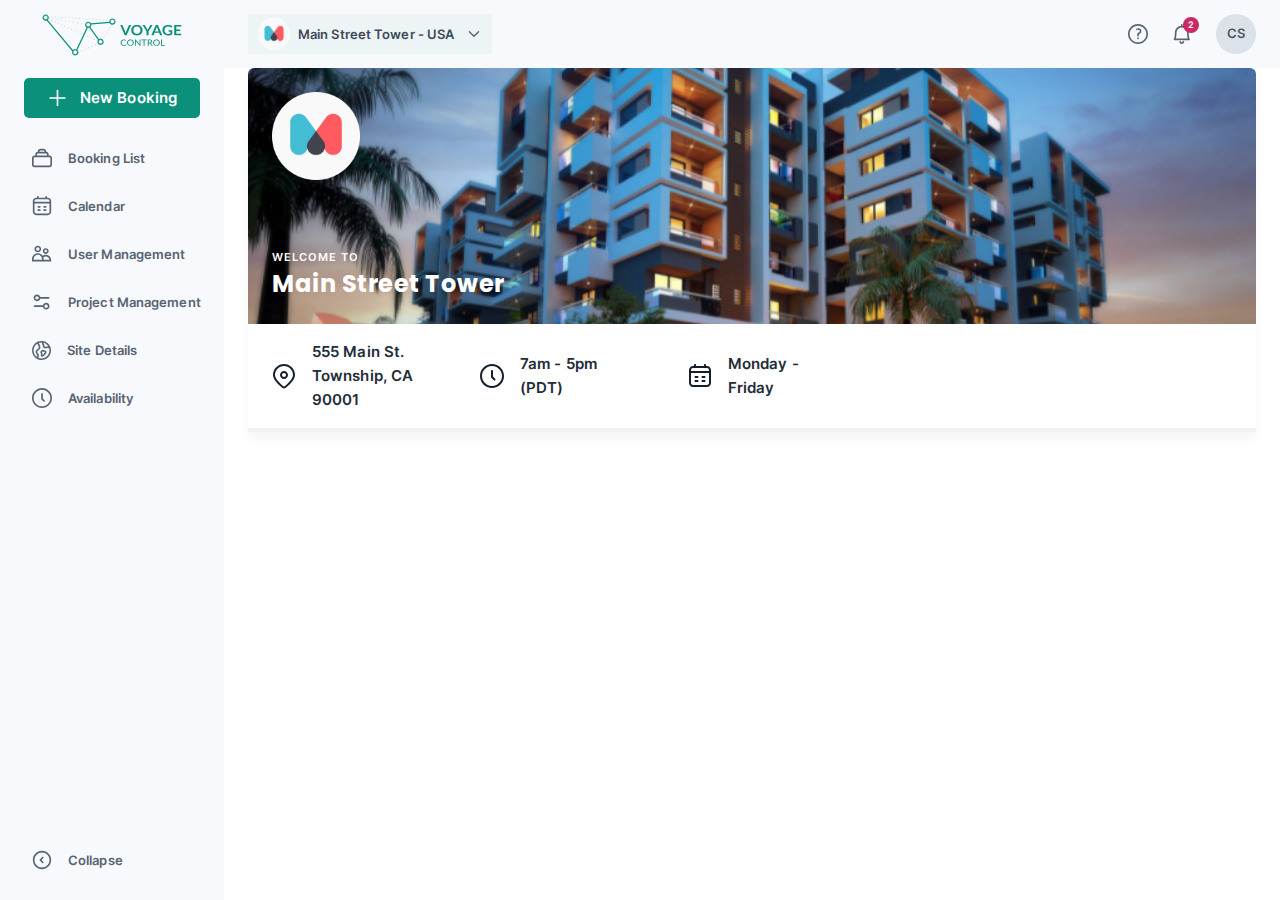
==== index.html @ 219b1293 "HTML-CSS design implementation" ====
<!DOCTYPE html>
<html lang="en">
    <head>
        <meta charset="UTF-8">
        <meta http-equiv="X-UA-Compatible" content="IE=edge">
        <meta name="viewport" content="width=device-width, initial-scale=1.0">
        <title>Voyage Control</title>
        <link rel="stylesheet" href="assets/Inter-Font-Family/stylesheet.css">
        <link rel="stylesheet" href="assets/Poppins-Font-Family/stylesheet.css">
        <link rel="stylesheet" href="assets/css/styles.css">
        <link href="https://cdn.jsdelivr.net/npm/bootstrap@5.3.3/dist/css/bootstrap.min.css" rel="stylesheet" integrity="sha384-QWTKZyjpPEjISv5WaRU9OFeRpok6YctnYmDr5pNlyT2bRjXh0JMhjY6hW+ALEwIH" crossorigin="anonymous">
        <link rel="stylesheet" href="/assets/css/styles.css">
        <script src="https://cdn.jsdelivr.net/npm/bootstrap@5.3.3/dist/js/bootstrap.bundle.min.js" integrity="sha384-YvpcrYf0tY3lHB60NNkmXc5s9fDVZLESaAA55NDzOxhy9GkcIdslK1eN7N6jIeHz" crossorigin="anonymous"></script>
        <script src="https://ajax.googleapis.com/ajax/libs/jquery/3.7.1/jquery.min.js"></script>
        <script src="assets/js/script.js"></script>
    </head>
    <body>
        <div class="main-container d-flex">
            <div class="sidebar d-flex flex-column">
                <div class="sidebar-header d-flex">
                    <img src="/assets/images/voyage_control_logo.svg" id="voyage_control" alt="voyage_control">
                    <img src="/assets/images/voyage_control.svg" id="voyage_control_text" alt="voyage_control">
                </div>
                <div class="sidebar-body flex-grow-1 d-flex flex-column">
                    <button class="d-flex align-items-center justify-content-center border-0 new-booking">
                        <img src="/assets/images/actions_plus.svg" alt="plus-sign">
                        <span>New Booking</span>
                    </button>
                    <ul class="nav sidebar-list">
                        <li>
                            <a class="d-flex align-items-center sidebar-detail" href="#">
                                <img src="/assets/images/booking_list.svg" alt="booking_list">
                                <span>Booking List</span>
                            </a>
                        </li>
                        <li>
                            <a class="d-flex align-items-center sidebar-detail" href="#">
                                <img src="/assets/images/calendar.svg" alt="calendar.svg">
                                <span>Calendar</span>
                            </a>
                        </li>
                        <li>
                            <a class="d-flex align-items-center sidebar-detail" href="#">
                                <img src="/assets/images/user_management.svg" alt="user_management">
                                <span>User Management</span>
                            </a>
                        </li>
                        <li>
                            <a class="d-flex align-items-center sidebar-detail" href="#">
                                <img src="/assets/images/project_management.svg" alt="project_management">
                                <span>Project Management</span>
                            </a>
                        </li>
                        <li>
                            <a class="d-flex align-items-center sidebar-detail" href="#">
                                <img src="/assets/images/site_details.svg" alt="site_details">
                                <span>Site Details</span>
                            </a>
                        </li>
                        <li>
                            <a class="d-flex align-items-center sidebar-detail" href="#">
                                <img src="/assets/images/availability.svg" alt="availability.svg">
                                <span>Availability</span>
                            </a>
                        </li>
                    </ul>
                    <a class="d-flex align-items-center display-flex-end sidebar-detail collapse-btn" id="collapse-btn" href="#">
                        <img src="/assets/images/collapse.svg" alt="collapse">
                        <span>Collapse</span>
                    </a>
                </div>
            </div>
            <div class="flex-grow-1 main-content">
                <nav class="navbar navbar-expand navbar-home">
                    <div class="container-fluid p-0">
                        <div class="p-2 d-flex align-items-center navbar-logo">
                            <span><img src="/assets/images/logo.svg" class="logo image-bg"></span>
                            <h1 class="navbar-heading">Main Street Tower - USA</h1>
                            <a class="pb-1" href="#"><img src="/assets/images/arrow_down.svg" alt="logo"></a>
                        </div>
                    </div>
                    <ul class="navbar-nav navbar-icons">
                        <li>
                            <a class="nav-link p-0" href="#"><img src="/assets/images/question.svg" alt="information"></a>
                        </li>
                        <li class="position-relative text-center">
                            <a class="nav-link p-0" href="#"><img src="/assets/images/alarm_bell.svg" alt="notification"></a>
                            <span class="position-absolute rounded-pill d-flex align-items-center justify-content-center notification">2</span>
                        </li>
                        <li class="profile-dropdown position-relative text-center">
                            <a class="nav-link p-0" aria-current="page" id="profile-button" href="#">CS</a>
                            <div class="flex-column position-absolute profile-popup">
                                <span><img src="/assets/images/popup-arrow.svg" alt="popup-arrow"></span>
                                <div class="d-flex flex-column popup-list">
                                    <div class="d-flex align-items-center d-flex profile-popup-detail" type="button">
                                        <span><img src="/assets/images/profile.png" alt="profile"></span>
                                        <span><a>My Account</a></span>
                                    </div>
                                    <div class="d-flex align-items-center d-flex profile-popup-detail" type="button">
                                        <span><img src="/assets/images/organization.png" alt="organization"></span>
                                        <span><a>My Organization</a></span>
                                    </div>
                                    <div class="d-flex align-items-center d-flex profile-popup-detail" type="button">
                                        <span><img src="/assets/images/notification.png" alt="notification"></span>
                                        <span><a>Notifications</a></span>
                                    </div>
                                    <div class="d-flex align-items-center d-flex profile-popup-detail" type="button">
                                        <span><img src="/assets/images/login.png" alt="login"></span>
                                        <span><a>Log Out</a></span>
                                    </div>
                                </div>
                            </div>
                        </li>
                    </ul>
                </nav>
                <div class="d-flex flex-column home-container">
                    <div class="d-flex flex-column banner">
                        <span><img src="/assets/images/banner_logo.png" alt="banner-logo"></span>
                        <div class="d-flex flex-column banner-text">
                            <h4>WELCOME TO</h4>
                            <h1>Main Street Tower</h1>
                        </div>
                    </div>
                    <div class="d-flex align-items-center banner-details-container">
                        <div class="d-flex align-items-center banner-detail">
                            <span><img src="/assets/images/location.svg" alt="location"></span>
                            <p>555 Main St. Township, CA 90001</p>
                        </div>
                        <div class="d-flex align-items-center banner-detail">
                            <span><img src="/assets/images/time.svg" alt="time"></span>
                            <p>7am - 5pm (PDT)</p>
                        </div>
                        <div class="d-flex align-items-center banner-detail">
                            <span><img src="/assets/images/calandar.svg" alt="calandar"></span>
                            <p>Monday - Friday</p>
                        </div>
                    </div>
                    <hr>
                </div>
            </div>
        </div> 
    </body>
</html>
---- assets/Inter-Font-Family/stylesheet.css ----
@font-face {
    font-family: 'Inter';
    src: url('Inter-Black.woff2') format('woff2'),
        url('Inter-Black.woff') format('woff');
    font-weight: 900;
    font-style: normal;
    font-display: swap;
}

@font-face {
    font-family: 'Inter';
    src: url('Inter-Bold.woff2') format('woff2'),
        url('Inter-Bold.woff') format('woff');
    font-weight: bold;
    font-style: normal;
    font-display: swap;
}

@font-face {
    font-family: 'Inter';
    src: url('Inter-ExtraBold.woff2') format('woff2'),
        url('Inter-ExtraBold.woff') format('woff');
    font-weight: bold;
    font-style: normal;
    font-display: swap;
}

@font-face {
    font-family: 'Inter';
    src: url('Inter-Light.woff2') format('woff2'),
        url('Inter-Light.woff') format('woff');
    font-weight: 300;
    font-style: normal;
    font-display: swap;
}

@font-face {
    font-family: 'Inter';
    src: url('Inter-ExtraLight.woff2') format('woff2'),
        url('Inter-ExtraLight.woff') format('woff');
    font-weight: 200;
    font-style: normal;
    font-display: swap;
}

@font-face {
    font-family: 'Inter';
    src: url('Inter-Medium.woff2') format('woff2'),
        url('Inter-Medium.woff') format('woff');
    font-weight: 500;
    font-style: normal;
    font-display: swap;
}

@font-face {
    font-family: 'Inter';
    src: url('Inter-SemiBold.woff2') format('woff2'),
        url('Inter-SemiBold.woff') format('woff');
    font-weight: 600;
    font-style: normal;
    font-display: swap;
}

@font-face {
    font-family: 'Inter';
    src: url('Inter-Thin.woff2') format('woff2'),
        url('Inter-Thin.woff') format('woff');
    font-weight: 100;
    font-style: normal;
    font-display: swap;
}

@font-face {
    font-family: 'Inter';
    src: url('Inter-Regular.woff2') format('woff2'),
        url('Inter-Regular.woff') format('woff');
    font-weight: normal;
    font-style: normal;
    font-display: swap;
}
---- assets/Poppins-Font-Family/stylesheet.css ----
@font-face {
    font-family: 'Poppins';
    src: url('Poppins-SemiBold.eot');
    src: url('Poppins-SemiBold.eot?#iefix') format('embedded-opentype'),
        url('Poppins-SemiBold.woff2') format('woff2'),
        url('Poppins-SemiBold.woff') format('woff'),
        url('Poppins-SemiBold.ttf') format('truetype'),
        url('Poppins-SemiBold.svg#Poppins-SemiBold') format('svg');
    font-weight: 600;
    font-style: normal;
    font-display: swap;
}

@font-face {
    font-family: 'Poppins';
    src: url('Poppins-Bold.eot');
    src: url('Poppins-Bold.eot?#iefix') format('embedded-opentype'),
        url('Poppins-Bold.woff2') format('woff2'),
        url('Poppins-Bold.woff') format('woff'),
        url('Poppins-Bold.ttf') format('truetype'),
        url('Poppins-Bold.svg#Poppins-Bold') format('svg');
    font-weight: bold;
    font-style: normal;
    font-display: swap;
}

@font-face {
    font-family: 'Poppins';
    src: url('Poppins-SemiBoldItalic.eot');
    src: url('Poppins-SemiBoldItalic.eot?#iefix') format('embedded-opentype'),
        url('Poppins-SemiBoldItalic.woff2') format('woff2'),
        url('Poppins-SemiBoldItalic.woff') format('woff'),
        url('Poppins-SemiBoldItalic.ttf') format('truetype'),
        url('Poppins-SemiBoldItalic.svg#Poppins-SemiBoldItalic') format('svg');
    font-weight: 600;
    font-style: italic;
    font-display: swap;
}

@font-face {
    font-family: 'Poppins';
    src: url('Poppins-Regular.eot');
    src: url('Poppins-Regular.eot?#iefix') format('embedded-opentype'),
        url('Poppins-Regular.woff2') format('woff2'),
        url('Poppins-Regular.woff') format('woff'),
        url('Poppins-Regular.ttf') format('truetype'),
        url('Poppins-Regular.svg#Poppins-Regular') format('svg');
    font-weight: normal;
    font-style: normal;
    font-display: swap;
}

@font-face {
    font-family: 'Poppins';
    src: url('Poppins-MediumItalic.eot');
    src: url('Poppins-MediumItalic.eot?#iefix') format('embedded-opentype'),
        url('Poppins-MediumItalic.woff2') format('woff2'),
        url('Poppins-MediumItalic.woff') format('woff'),
        url('Poppins-MediumItalic.ttf') format('truetype'),
        url('Poppins-MediumItalic.svg#Poppins-MediumItalic') format('svg');
    font-weight: 500;
    font-style: italic;
    font-display: swap;
}

@font-face {
    font-family: 'Poppins';
    src: url('Poppins-Medium.eot');
    src: url('Poppins-Medium.eot?#iefix') format('embedded-opentype'),
        url('Poppins-Medium.woff2') format('woff2'),
        url('Poppins-Medium.woff') format('woff'),
        url('Poppins-Medium.ttf') format('truetype'),
        url('Poppins-Medium.svg#Poppins-Medium') format('svg');
    font-weight: 500;
    font-style: normal;
    font-display: swap;
}

@font-face {
    font-family: 'Poppins';
    src: url('Poppins-BoldItalic.eot');
    src: url('Poppins-BoldItalic.eot?#iefix') format('embedded-opentype'),
        url('Poppins-BoldItalic.woff2') format('woff2'),
        url('Poppins-BoldItalic.woff') format('woff'),
        url('Poppins-BoldItalic.ttf') format('truetype'),
        url('Poppins-BoldItalic.svg#Poppins-BoldItalic') format('svg');
    font-weight: bold;
    font-style: italic;
    font-display: swap;
}
---- assets/css/styles.css ----
/* CSS RESET */
:root {
    /* Colors */
    --Blue-Background: #F7F9FC;
    --White: #ffffff;
  
    /* Variables */
    --sidebar-navbar-background: var(--Blue-Background);
  }
  

html {
    font-size: 10px !important;
}

* {
    font-family: "Inter" !important;
}

.main-container {
    width: 100vw;
    height: 100vh;
    margin: 0;
    padding: 0;
    box-sizing: border-box;
}

.sidebar {
    height: 100vh;
    max-height: 100vh;
    width: 22.4rem;
    max-width: 22.4rem;
    background-color: var(--Blue-Background) !important;
}

.sidebar-header {
    margin: 1.4rem;
    gap: 0.47rem !important;
    align-items: center;
    justify-content: center;
}

.sidebar-body {
    padding: 0.8rem 2.4rem 2.4rem 2.4rem;
    gap: 2.4rem;
}

.sidebar-list {
    gap: 1.6rem;
}

.sidebar-detail {
    width: 17.6rem;
    gap: 1.6rem;
    font-size: 1.3rem;
    font-weight: 600;
    line-height: 2.2rem;
    letter-spacing: 0.01rem;
    padding: 0.5rem 0.8rem !important;
    text-decoration: none;
    color: #576473 !important;
    text-wrap: nowrap;
}

.sidebar-detail img {
    height: 20px;
    width: auto;
}

.sidebar-detail:hover {
    background-color: #EFF3F6;
    border-radius: 0.6rem;
}

.sidebar-detail:active {
    background-color: #EFF3F6;
    border-radius: 0.6rem;
}

.collapse-btn {
    margin-top: auto;
}

.sidebar.collapse {
    width: 8rem;
}

.sidebar-header.collapse {
    height: 4.2rem;
}

.sidebar-header.collapse #voyage_control_text {
    display: none;
}

.sidebar-header.collapse #voyage_control {
    width: 6.6rem;
    height: auto;
}

.sidebar-body.collapse {
    padding: 0.8rem 1rem 2.4rem 1rem;
}

.sidebar-body.collapse li {
    margin: auto;
}

.sidebar-body.collapse a {
    width: auto;
}

.sidebar-body.collapse span {
    display: none;
}

.collapse-btn.collapse {
    margin: auto auto 0 auto;
    rotate: 180deg;
}

.new-booking {
    gap: 1.2rem;
    background-color: #0B907B;
    height: 4rem;
    border-radius: 0.5rem;
    color: var(--White) !important;
    font-size: 1.5rem;
    font-weight: 600;
    line-height: 2.4rem;
    letter-spacing: 0.01rem;
}

.navbar-home {
    color: #3F4B57;
    background-color: var(--Blue-Background) !important;
    padding: 1.4rem 2.4rem !important;
}

.image-bg {
    background: var(--White);
    border-radius: 50%;
}

.navbar-logo {
    background-color: #0973620A;
    border-radius: 0.2rem;
    padding: 0.4rem 1rem !important;
    align-items: center !important;
    gap: 0.8rem;
}

.navbar-heading {
    font-size: 1.3rem;
    letter-spacing: 0.01rem;
    margin: 0rem 0.4rem 0rem 0rem;
    line-height: 2.2rem;
    font-weight: 600;
}

.navbar-icons {
    gap: 2.4rem !important;
    align-items: center !important;
}

.nav-link img {
    height: 2rem;
    width: auto;
}

.nav-link {
    font-size: 1.3rem;
    font-weight: 600;
    letter-spacing: 0.01rem;
}

.profile-dropdown {
    background-color: #DBE2E9;
    border-radius: 50%;
    height: 4rem;
    width: 4rem;
    display: flex;
    justify-content: center;
    align-items: center;
}

.profile-popup {
    top: 3rem;
    right: -1.2rem;
    z-index: 1;
    display: none;
}

.popup-list {
    padding: 1.6rem 0.8rem;
    background-color: var(--White);
    border-radius: 0.8rem;
    gap: 0.4rem;
    box-shadow: 0px 8px 12px 0px #141F2B0A;
}

.profile-popup-detail {
    width: 16.5rem;
    gap: 1.2rem;
    font-size: 1.3rem;
    font-weight: 500;
    letter-spacing: 0.01rem;
    padding: 0.5rem 0rem 0.5rem 0.4rem;
    color: #576473;
    line-height: 2.2rem;
}

.profile-popup-detail img {
    height: 1.6rem;
    width: auto;
}

.notification {
    width: 1.6rem;
    height: 1.6rem;
    color: var(--White);
    background-color: #CA2867;
    font-size: 0.9rem;
    font-weight: 600;
    top: -0.7rem;
    right: -0.7rem;
}

.home-container {
    margin: 0rem 2.4rem 2.4rem 2.4rem;
    box-shadow: 0px 8px 12px 0px #141F2B0A;
    border-radius: 0.6rem;
}

.banner {
    /* height: 25.6rem; */
    background-image: url(/assets/images/background.png);
    background-position: center;
    background-size: cover;
    border-top-left-radius: 0.6rem;
    border-top-right-radius: 0.6rem;
    color: var(--White);
    padding: 2.4rem;
    gap: 6.8rem;
}

.banner img {
    height: 8.8rem;
    width: auto;
}

.banner-text {
    gap: 0.2rem;
}

.banner h4 {
    font-size: 1.1rem;
    font-weight: 600;
    line-height: 1.8rem;
    letter-spacing: 0.1rem;
    margin: 0;
}

.banner h1 {
    font-family: "Poppins" !important;
    font-size: 2.4rem;
    font-weight: 700;
    line-height: 3.2rem;
    letter-spacing: 0.05rem;
    margin: 0;
}

.banner-details-container {
    margin: 1.6rem 2.4rem;
    gap: 6.4rem;
}

.banner-detail {
    gap: 1.6rem;
    width: 15%;
}

.banner-detail p {
    font-size: 1.5rem;
    font-weight: 600;
    line-height: 2.4rem;
    letter-spacing: 0.01rem;
    color: #232D38 !important;
    margin: 0;
}

.home-container hr {
    border: 2px solid #EFF3F6;
    opacity: 1;
    margin: 0;
}

@media(max-width: 992px) {
    .sidebar {
        position: absolute;
    }

    .main-content {
        margin-left: 80px !important;
    }
}
---- assets/css/styles.css ----
/* CSS RESET */
:root {
    /* Colors */
    --Blue-Background: #F7F9FC;
    --White: #ffffff;
  
    /* Variables */
    --sidebar-navbar-background: var(--Blue-Background);
  }
  

html {
    font-size: 10px !important;
}

* {
    font-family: "Inter" !important;
}

.main-container {
    width: 100vw;
    height: 100vh;
    margin: 0;
    padding: 0;
    box-sizing: border-box;
}

.sidebar {
    height: 100vh;
    max-height: 100vh;
    width: 22.4rem;
    max-width: 22.4rem;
    background-color: var(--Blue-Background) !important;
}

.sidebar-header {
    margin: 1.4rem;
    gap: 0.47rem !important;
    align-items: center;
    justify-content: center;
}

.sidebar-body {
    padding: 0.8rem 2.4rem 2.4rem 2.4rem;
    gap: 2.4rem;
}

.sidebar-list {
    gap: 1.6rem;
}

.sidebar-detail {
    width: 17.6rem;
    gap: 1.6rem;
    font-size: 1.3rem;
    font-weight: 600;
    line-height: 2.2rem;
    letter-spacing: 0.01rem;
    padding: 0.5rem 0.8rem !important;
    text-decoration: none;
    color: #576473 !important;
    text-wrap: nowrap;
}

.sidebar-detail img {
    height: 20px;
    width: auto;
}

.sidebar-detail:hover {
    background-color: #EFF3F6;
    border-radius: 0.6rem;
}

.sidebar-detail:active {
    background-color: #EFF3F6;
    border-radius: 0.6rem;
}

.collapse-btn {
    margin-top: auto;
}

.sidebar.collapse {
    width: 8rem;
}

.sidebar-header.collapse {
    height: 4.2rem;
}

.sidebar-header.collapse #voyage_control_text {
    display: none;
}

.sidebar-header.collapse #voyage_control {
    width: 6.6rem;
    height: auto;
}

.sidebar-body.collapse {
    padding: 0.8rem 1rem 2.4rem 1rem;
}

.sidebar-body.collapse li {
    margin: auto;
}

.sidebar-body.collapse a {
    width: auto;
}

.sidebar-body.collapse span {
    display: none;
}

.collapse-btn.collapse {
    margin: auto auto 0 auto;
    rotate: 180deg;
}

.new-booking {
    gap: 1.2rem;
    background-color: #0B907B;
    height: 4rem;
    border-radius: 0.5rem;
    color: var(--White) !important;
    font-size: 1.5rem;
    font-weight: 600;
    line-height: 2.4rem;
    letter-spacing: 0.01rem;
}

.navbar-home {
    color: #3F4B57;
    background-color: var(--Blue-Background) !important;
    padding: 1.4rem 2.4rem !important;
}

.image-bg {
    background: var(--White);
    border-radius: 50%;
}

.navbar-logo {
    background-color: #0973620A;
    border-radius: 0.2rem;
    padding: 0.4rem 1rem !important;
    align-items: center !important;
    gap: 0.8rem;
}

.navbar-heading {
    font-size: 1.3rem;
    letter-spacing: 0.01rem;
    margin: 0rem 0.4rem 0rem 0rem;
    line-height: 2.2rem;
    font-weight: 600;
}

.navbar-icons {
    gap: 2.4rem !important;
    align-items: center !important;
}

.nav-link img {
    height: 2rem;
    width: auto;
}

.nav-link {
    font-size: 1.3rem;
    font-weight: 600;
    letter-spacing: 0.01rem;
}

.profile-dropdown {
    background-color: #DBE2E9;
    border-radius: 50%;
    height: 4rem;
    width: 4rem;
    display: flex;
    justify-content: center;
    align-items: center;
}

.profile-popup {
    top: 3rem;
    right: -1.2rem;
    z-index: 1;
    display: none;
}

.popup-list {
    padding: 1.6rem 0.8rem;
    background-color: var(--White);
    border-radius: 0.8rem;
    gap: 0.4rem;
    box-shadow: 0px 8px 12px 0px #141F2B0A;
}

.profile-popup-detail {
    width: 16.5rem;
    gap: 1.2rem;
    font-size: 1.3rem;
    font-weight: 500;
    letter-spacing: 0.01rem;
    padding: 0.5rem 0rem 0.5rem 0.4rem;
    color: #576473;
    line-height: 2.2rem;
}

.profile-popup-detail img {
    height: 1.6rem;
    width: auto;
}

.notification {
    width: 1.6rem;
    height: 1.6rem;
    color: var(--White);
    background-color: #CA2867;
    font-size: 0.9rem;
    font-weight: 600;
    top: -0.7rem;
    right: -0.7rem;
}

.home-container {
    margin: 0rem 2.4rem 2.4rem 2.4rem;
    box-shadow: 0px 8px 12px 0px #141F2B0A;
    border-radius: 0.6rem;
}

.banner {
    /* height: 25.6rem; */
    background-image: url(/assets/images/background.png);
    background-position: center;
    background-size: cover;
    border-top-left-radius: 0.6rem;
    border-top-right-radius: 0.6rem;
    color: var(--White);
    padding: 2.4rem;
    gap: 6.8rem;
}

.banner img {
    height: 8.8rem;
    width: auto;
}

.banner-text {
    gap: 0.2rem;
}

.banner h4 {
    font-size: 1.1rem;
    font-weight: 600;
    line-height: 1.8rem;
    letter-spacing: 0.1rem;
    margin: 0;
}

.banner h1 {
    font-family: "Poppins" !important;
    font-size: 2.4rem;
    font-weight: 700;
    line-height: 3.2rem;
    letter-spacing: 0.05rem;
    margin: 0;
}

.banner-details-container {
    margin: 1.6rem 2.4rem;
    gap: 6.4rem;
}

.banner-detail {
    gap: 1.6rem;
    width: 15%;
}

.banner-detail p {
    font-size: 1.5rem;
    font-weight: 600;
    line-height: 2.4rem;
    letter-spacing: 0.01rem;
    color: #232D38 !important;
    margin: 0;
}

.home-container hr {
    border: 2px solid #EFF3F6;
    opacity: 1;
    margin: 0;
}

@media(max-width: 992px) {
    .sidebar {
        position: absolute;
    }

    .main-content {
        margin-left: 80px !important;
    }
}
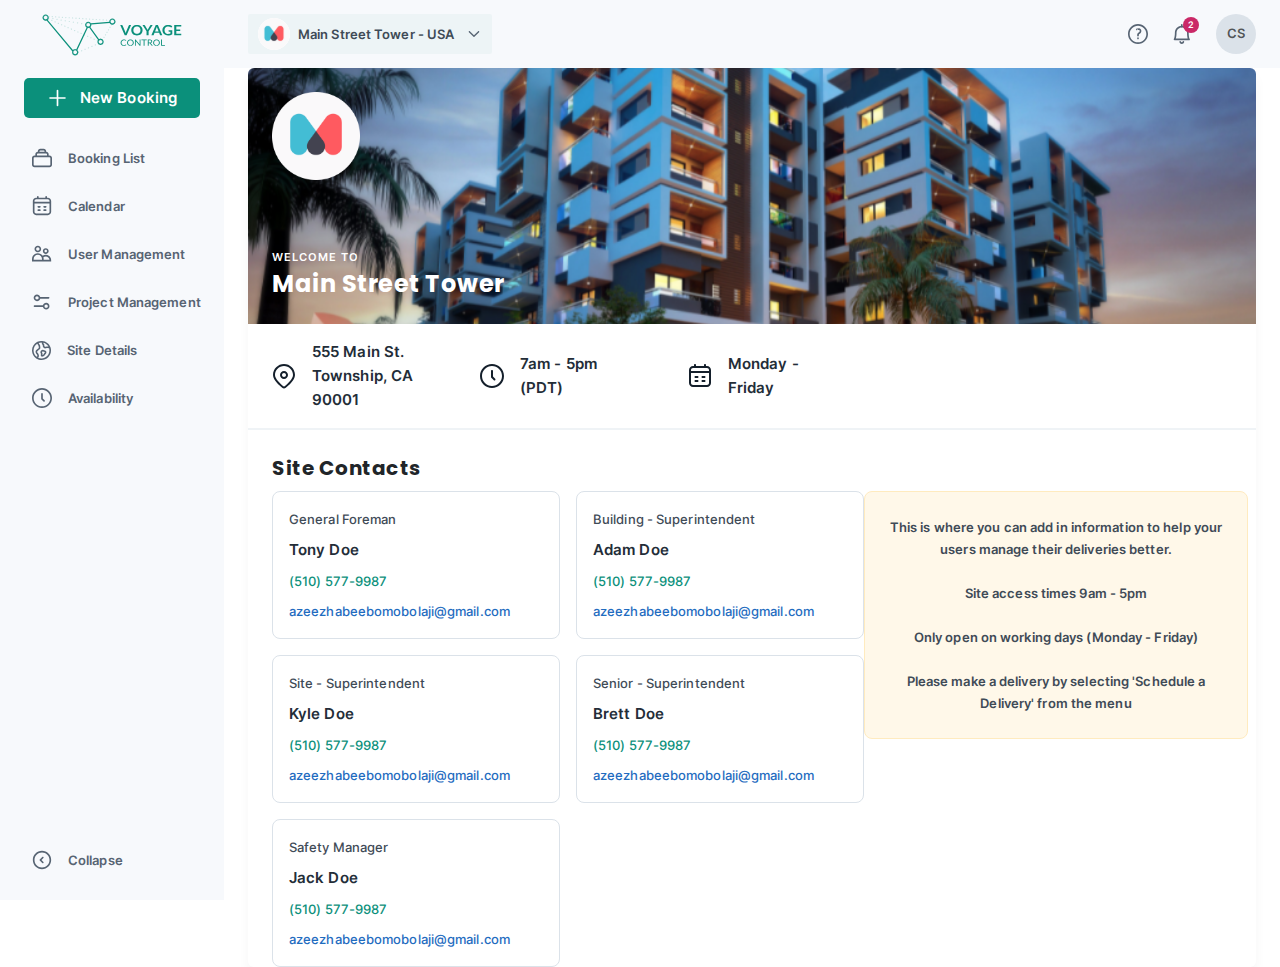
==== commit e00db0c5: "HTML-CSS design implementation" ====
--- a/index.html
+++ b/index.html
@@ -136,6 +136,94 @@
                         </div>
                     </div>
                     <hr>
+                    <div class="site-contacts">
+                        <h2>Site Contacts</h2>
+                        <div class="site-contacts-grid-main">
+                            <div>
+                                <div class="site-contacts-grid">
+                                    <div class="d-flex flex-column site-contact-card">
+                                        <h4>
+                                            General Foreman
+                                        </h4>
+                                        <h3>
+                                            Tony Doe
+                                        </h3>
+                                        <h5>
+                                            (510) 577-9987
+                                        </h5>
+                                        <h6>
+                                            azeezhabeebomobolaji@gmail.com
+                                        </h6>
+                                    </div>
+                                    <div class="d-flex flex-column site-contact-card">
+                                        <h4>
+                                            Building - Superintendent
+                                        </h4>
+                                        <h3>
+                                            Adam Doe
+                                        </h3>
+                                        <h5>
+                                            (510) 577-9987
+                                        </h5>
+                                        <h6>
+                                            azeezhabeebomobolaji@gmail.com
+                                        </h6>
+                                    </div>
+                                    <div class="d-flex flex-column site-contact-card">
+                                        <h4>
+                                            Site - Superintendent
+                                        </h4>
+                                        <h3>
+                                            Kyle Doe
+                                        </h3>
+                                        <h5>
+                                            (510) 577-9987
+                                        </h5>
+                                        <h6>
+                                            azeezhabeebomobolaji@gmail.com
+                                        </h6>
+                                    </div>
+                                    <div class="d-flex flex-column site-contact-card">
+                                        <h4>
+                                            Senior - Superintendent
+                                        </h4>
+                                        <h3>
+                                            Brett Doe
+                                        </h3>
+                                        <h5>
+                                            (510) 577-9987
+                                        </h5>
+                                        <h6>
+                                            azeezhabeebomobolaji@gmail.com
+                                        </h6>
+                                    </div>
+                                    <div class="d-flex flex-column site-contact-card">
+                                        <h4>
+                                            Safety Manager
+                                        </h4>
+                                        <h3>
+                                            Jack Doe
+                                        </h3>
+                                        <h5>
+                                            (510) 577-9987
+                                        </h5>
+                                        <h6>
+                                            azeezhabeebomobolaji@gmail.com
+                                        </h6>
+                                    </div>
+                                </div>
+                            </div>
+                            <div>
+                                <p class="site-contacts-info">This is where you can add in information to help your users manage their deliveries better.
+
+Site access times 9am - 5pm
+                                    
+Only open on working days (Monday - Friday)
+                                    
+Please make a delivery by selecting 'Schedule a Delivery' from the menu</p>
+                            </div>
+                        </div>
+                    </div>
                 </div>
             </div>
         </div> 
--- a/assets/css/styles.css
+++ b/assets/css/styles.css
@@ -2,6 +2,13 @@
 :root {
     /* Colors */
     --Blue-Background: #F7F9FC;
+    --Black-1: #232D38;
+    --Black-2: #3F4B57;
+    --Green-1: #0B907B;
+    --Blue-1: #1F6CBF;
+    --Gray-Background: #DBE2E9;
+    --Yellow-Background: #FFF8E9;
+    --Yellow-Border: #FFEBBF;
     --White: #ffffff;
   
     /* Variables */
@@ -121,7 +128,7 @@
 
 .new-booking {
     gap: 1.2rem;
-    background-color: #0B907B;
+    background-color: var(--Green-1);
     height: 4rem;
     border-radius: 0.5rem;
     color: var(--White) !important;
@@ -175,7 +182,7 @@
 }
 
 .profile-dropdown {
-    background-color: #DBE2E9;
+    background-color: var(--Gray-Background);
     border-radius: 50%;
     height: 4rem;
     width: 4rem;
@@ -290,14 +297,98 @@
 }
 
 .home-container hr {
-    border: 2px solid #EFF3F6;
+    border: 1px solid #EFF3F6;
     opacity: 1;
     margin: 0;
+}
+
+.site-contacts {
+    padding: 2.4rem 2.4rem 0 2.4rem;
+}
+
+.site-contacts h2 {
+    font-family: "Poppins" !important;
+    font-size: 2rem;
+    font-weight: 700;
+    line-height: 2.8rem;
+    letter-spacing: 0.05rem;
+    margin: 0;
+}
+
+.site-contacts-grid-main {
+    margin-top: 0.9rem;
+    grid-template-columns: 60% 40%;
+    display: grid;
+    grid-gap: 1.6rem;
+}
+
+.site-contacts-grid {
+    display: grid;
+    grid-template-columns: 50% 50%;
+    grid-gap: 1.6rem;
+}
+
+.site-contact-card {
+    padding: 1.6rem;
+    gap: 0.8rem;
+    border: 1px solid var(--Gray-Background);
+    border-radius: 0.8rem;
+}
+
+.site-contact-card h4 {
+    color: var(--Black-2);
+    font-size: 1.3rem;
+    font-weight: 500;
+    line-height: 2.2rem;
+    letter-spacing: 0.01rem;
+    margin: 0;
+}
+
+.site-contact-card h3 {
+    color: var(--Black-1);
+    font-size: 1.5rem;
+    font-weight: 600;
+    line-height: 2.4rem;
+    letter-spacing: 0.01rem;
+    margin: 0;
+}
+
+.site-contact-card h5 {
+    color: var(--Green-1);
+    font-size: 1.3rem;
+    font-weight: 500;
+    line-height: 2.2rem;
+    letter-spacing: 0.01rem;
+    margin: 0;
+}
+
+.site-contact-card h6 {
+    color: var(--Blue-1);
+    font-size: 1.3rem;
+    font-weight: 500;
+    line-height: 2.2rem;
+    letter-spacing: 0.01rem;
+    margin: 0;
+}
+
+.site-contacts-info {
+    background-color: var(--Yellow-Background);
+    border: 1px solid var(--Yellow-Border);
+    border-radius: 0.8rem;
+    padding: 2.4rem;
+    font-size: 1.3rem;
+    font-weight: 600;
+    line-height: 2.2rem;
+    letter-spacing: 0.01rem;
+    text-align: center;
+    color: var(--Black-2);
+    white-space: pre-line;
 }
 
 @media(max-width: 992px) {
     .sidebar {
         position: absolute;
+        z-index: 1;
     }
 
     .main-content {
--- a/assets/css/styles.css
+++ b/assets/css/styles.css
@@ -2,6 +2,13 @@
 :root {
     /* Colors */
     --Blue-Background: #F7F9FC;
+    --Black-1: #232D38;
+    --Black-2: #3F4B57;
+    --Green-1: #0B907B;
+    --Blue-1: #1F6CBF;
+    --Gray-Background: #DBE2E9;
+    --Yellow-Background: #FFF8E9;
+    --Yellow-Border: #FFEBBF;
     --White: #ffffff;
   
     /* Variables */
@@ -121,7 +128,7 @@
 
 .new-booking {
     gap: 1.2rem;
-    background-color: #0B907B;
+    background-color: var(--Green-1);
     height: 4rem;
     border-radius: 0.5rem;
     color: var(--White) !important;
@@ -175,7 +182,7 @@
 }
 
 .profile-dropdown {
-    background-color: #DBE2E9;
+    background-color: var(--Gray-Background);
     border-radius: 50%;
     height: 4rem;
     width: 4rem;
@@ -290,14 +297,98 @@
 }
 
 .home-container hr {
-    border: 2px solid #EFF3F6;
+    border: 1px solid #EFF3F6;
     opacity: 1;
     margin: 0;
+}
+
+.site-contacts {
+    padding: 2.4rem 2.4rem 0 2.4rem;
+}
+
+.site-contacts h2 {
+    font-family: "Poppins" !important;
+    font-size: 2rem;
+    font-weight: 700;
+    line-height: 2.8rem;
+    letter-spacing: 0.05rem;
+    margin: 0;
+}
+
+.site-contacts-grid-main {
+    margin-top: 0.9rem;
+    grid-template-columns: 60% 40%;
+    display: grid;
+    grid-gap: 1.6rem;
+}
+
+.site-contacts-grid {
+    display: grid;
+    grid-template-columns: 50% 50%;
+    grid-gap: 1.6rem;
+}
+
+.site-contact-card {
+    padding: 1.6rem;
+    gap: 0.8rem;
+    border: 1px solid var(--Gray-Background);
+    border-radius: 0.8rem;
+}
+
+.site-contact-card h4 {
+    color: var(--Black-2);
+    font-size: 1.3rem;
+    font-weight: 500;
+    line-height: 2.2rem;
+    letter-spacing: 0.01rem;
+    margin: 0;
+}
+
+.site-contact-card h3 {
+    color: var(--Black-1);
+    font-size: 1.5rem;
+    font-weight: 600;
+    line-height: 2.4rem;
+    letter-spacing: 0.01rem;
+    margin: 0;
+}
+
+.site-contact-card h5 {
+    color: var(--Green-1);
+    font-size: 1.3rem;
+    font-weight: 500;
+    line-height: 2.2rem;
+    letter-spacing: 0.01rem;
+    margin: 0;
+}
+
+.site-contact-card h6 {
+    color: var(--Blue-1);
+    font-size: 1.3rem;
+    font-weight: 500;
+    line-height: 2.2rem;
+    letter-spacing: 0.01rem;
+    margin: 0;
+}
+
+.site-contacts-info {
+    background-color: var(--Yellow-Background);
+    border: 1px solid var(--Yellow-Border);
+    border-radius: 0.8rem;
+    padding: 2.4rem;
+    font-size: 1.3rem;
+    font-weight: 600;
+    line-height: 2.2rem;
+    letter-spacing: 0.01rem;
+    text-align: center;
+    color: var(--Black-2);
+    white-space: pre-line;
 }
 
 @media(max-width: 992px) {
     .sidebar {
         position: absolute;
+        z-index: 1;
     }
 
     .main-content {
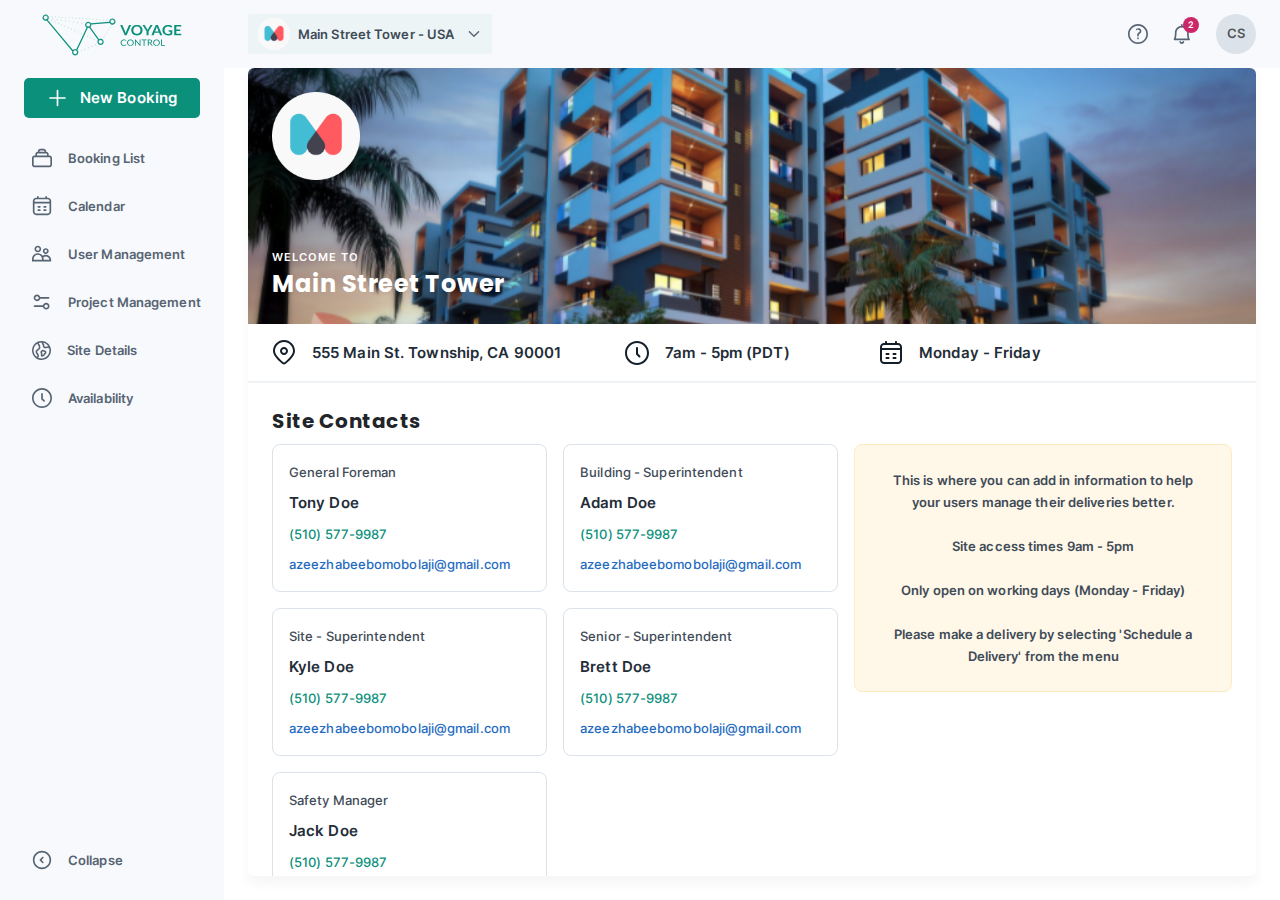
==== commit 15c8e6f3: "HTML-CSS design implementation" ====
--- a/index.html
+++ b/index.html
@@ -5,11 +5,10 @@
         <meta http-equiv="X-UA-Compatible" content="IE=edge">
         <meta name="viewport" content="width=device-width, initial-scale=1.0">
         <title>Voyage Control</title>
+        <link href="https://cdn.jsdelivr.net/npm/bootstrap@5.3.3/dist/css/bootstrap.min.css" rel="stylesheet" integrity="sha384-QWTKZyjpPEjISv5WaRU9OFeRpok6YctnYmDr5pNlyT2bRjXh0JMhjY6hW+ALEwIH" crossorigin="anonymous">
         <link rel="stylesheet" href="assets/Inter-Font-Family/stylesheet.css">
         <link rel="stylesheet" href="assets/Poppins-Font-Family/stylesheet.css">
         <link rel="stylesheet" href="assets/css/styles.css">
-        <link href="https://cdn.jsdelivr.net/npm/bootstrap@5.3.3/dist/css/bootstrap.min.css" rel="stylesheet" integrity="sha384-QWTKZyjpPEjISv5WaRU9OFeRpok6YctnYmDr5pNlyT2bRjXh0JMhjY6hW+ALEwIH" crossorigin="anonymous">
-        <link rel="stylesheet" href="/assets/css/styles.css">
         <script src="https://cdn.jsdelivr.net/npm/bootstrap@5.3.3/dist/js/bootstrap.bundle.min.js" integrity="sha384-YvpcrYf0tY3lHB60NNkmXc5s9fDVZLESaAA55NDzOxhy9GkcIdslK1eN7N6jIeHz" crossorigin="anonymous"></script>
         <script src="https://ajax.googleapis.com/ajax/libs/jquery/3.7.1/jquery.min.js"></script>
         <script src="assets/js/script.js"></script>
--- a/assets/css/styles.css
+++ b/assets/css/styles.css
@@ -1,6 +1,7 @@
 /* CSS RESET */
 :root {
     /* Colors */
+    --Root-Font-Size: 10px;
     --Blue-Background: #F7F9FC;
     --Black-1: #232D38;
     --Black-2: #3F4B57;
@@ -17,7 +18,7 @@
   
 
 html {
-    font-size: 10px !important;
+    font-size: var(--Root-Font-Size) !important;
 }
 
 * {
@@ -101,7 +102,7 @@
 }
 
 .sidebar-header.collapse #voyage_control {
-    width: 6.6rem;
+    width: 5.2rem;
     height: auto;
 }
 
@@ -237,10 +238,10 @@
     margin: 0rem 2.4rem 2.4rem 2.4rem;
     box-shadow: 0px 8px 12px 0px #141F2B0A;
     border-radius: 0.6rem;
+    height: calc(100vh - 9.2rem);
 }
 
 .banner {
-    /* height: 25.6rem; */
     background-image: url(/assets/images/background.png);
     background-position: center;
     background-size: cover;
@@ -284,7 +285,7 @@
 
 .banner-detail {
     gap: 1.6rem;
-    width: 15%;
+    min-width: 19rem;
 }
 
 .banner-detail p {
@@ -304,6 +305,7 @@
 
 .site-contacts {
     padding: 2.4rem 2.4rem 0 2.4rem;
+    overflow: auto;
 }
 
 .site-contacts h2 {
@@ -317,14 +319,14 @@
 
 .site-contacts-grid-main {
     margin-top: 0.9rem;
-    grid-template-columns: 60% 40%;
+    grid-template-columns: 6fr 4fr;
     display: grid;
     grid-gap: 1.6rem;
 }
 
 .site-contacts-grid {
     display: grid;
-    grid-template-columns: 50% 50%;
+    grid-template-columns: 1fr 1fr;
     grid-gap: 1.6rem;
 }
 
@@ -385,13 +387,37 @@
     white-space: pre-line;
 }
 
-@media(max-width: 992px) {
+@media(max-width: 991px) {
+
+    html {
+        font-size: 9px !important;
+    }
+
+    .banner-detail {
+        width: 30%;
+    }
+    
+    .site-contacts-grid-main {
+        grid-template-columns: 1fr;
+    }
+
+    /* .sidebar {
+        position: absolute;
+        z-index: 1;
+    }
+
+    .main-content {
+        margin-left: 80px !important;
+    } */
+}
+
+@media(max-width: 766px) {
     .sidebar {
         position: absolute;
         z-index: 1;
     }
 
     .main-content {
-        margin-left: 80px !important;
+        margin-left: 8rem !important;
     }
 }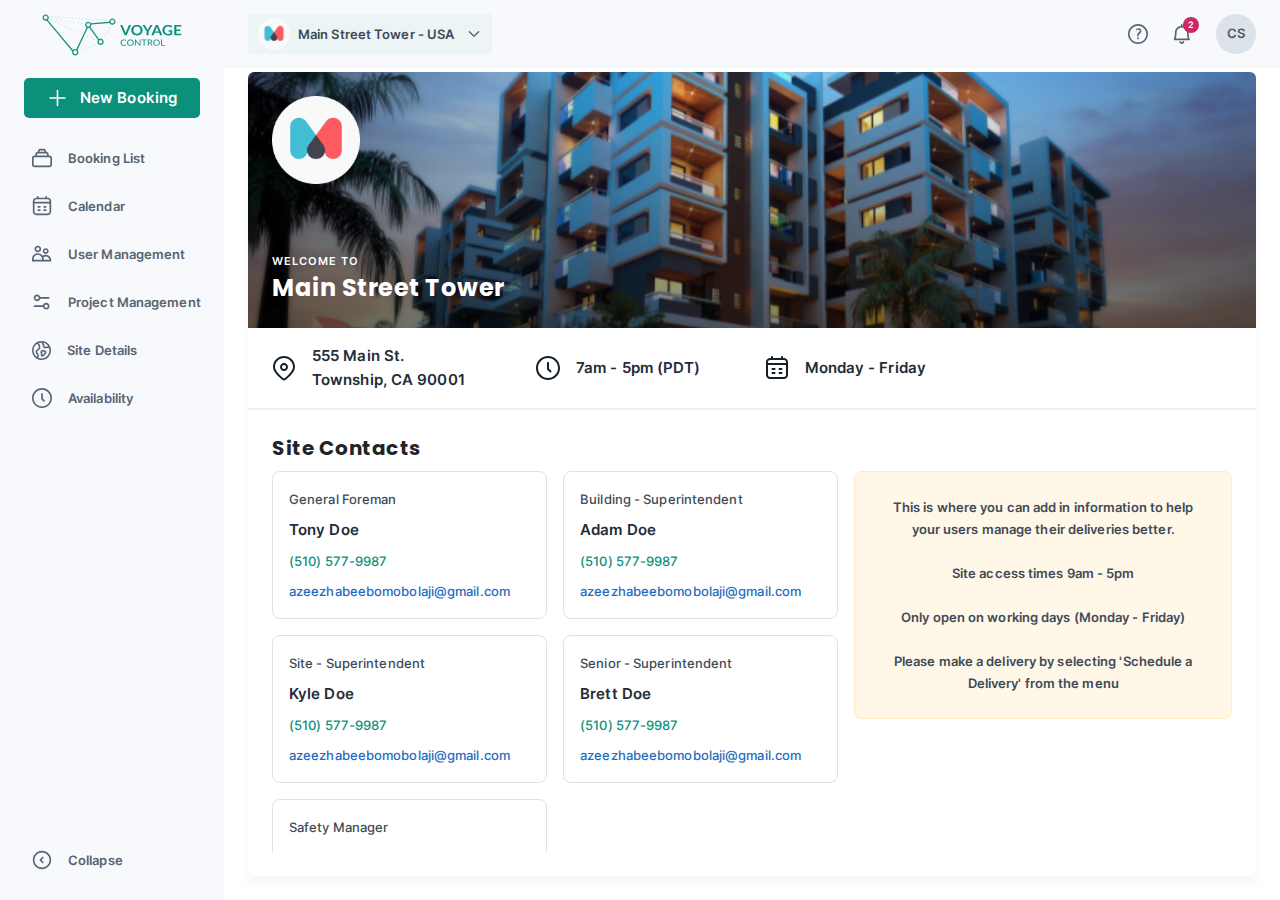
==== commit b3195496: "HTML-CSS design implementation" ====
--- a/index.html
+++ b/index.html
@@ -15,6 +15,7 @@
     </head>
     <body>
         <div class="main-container d-flex">
+            <img src="/assets/images/menu.png" id="hamburger" alt="menu">
             <div class="sidebar d-flex flex-column">
                 <div class="sidebar-header d-flex">
                     <img src="/assets/images/voyage_control_logo.svg" id="voyage_control" alt="voyage_control">
--- a/assets/css/styles.css
+++ b/assets/css/styles.css
@@ -10,15 +10,16 @@
     --Gray-Background: #DBE2E9;
     --Yellow-Background: #FFF8E9;
     --Yellow-Border: #FFEBBF;
+    --Hover-Color: #EFF3F6;
     --White: #ffffff;
   
     /* Variables */
-    --sidebar-navbar-background: var(--Blue-Background);
+    --Box-Shadow: 0px 8px 12px 0px #141F2B0A;;
   }
   
 
 html {
-    font-size: var(--Root-Font-Size) !important;
+    font-size: 10px !important;
 }
 
 * {
@@ -76,12 +77,12 @@
 }
 
 .sidebar-detail:hover {
-    background-color: #EFF3F6;
+    background-color: var(--Hover-Color);
     border-radius: 0.6rem;
 }
 
 .sidebar-detail:active {
-    background-color: #EFF3F6;
+    background-color: var(--Hover-Color);
     border-radius: 0.6rem;
 }
 
@@ -95,6 +96,12 @@
 
 .sidebar-header.collapse {
     height: 4.2rem;
+}
+
+#hamburger {
+    width: 4rem;
+    height: auto;
+    display: none;
 }
 
 .sidebar-header.collapse #voyage_control_text {
@@ -139,10 +146,16 @@
     letter-spacing: 0.01rem;
 }
 
+.new-booking:hover {
+    opacity: 0.9;
+    border-radius: 0.6rem;
+}
+
 .navbar-home {
     color: #3F4B57;
     background-color: var(--Blue-Background) !important;
     padding: 1.4rem 2.4rem !important;
+    height: 68px;
 }
 
 .image-bg {
@@ -204,7 +217,7 @@
     background-color: var(--White);
     border-radius: 0.8rem;
     gap: 0.4rem;
-    box-shadow: 0px 8px 12px 0px #141F2B0A;
+    box-shadow: var(--Box-Shadow);
 }
 
 .profile-popup-detail {
@@ -217,6 +230,12 @@
     color: #576473;
     line-height: 2.2rem;
 }
+
+.profile-popup-detail:hover{
+    background-color: var(--Hover-Color);
+    border-radius: 0.6rem;
+}
+
 
 .profile-popup-detail img {
     height: 1.6rem;
@@ -235,14 +254,17 @@
 }
 
 .home-container {
-    margin: 0rem 2.4rem 2.4rem 2.4rem;
-    box-shadow: 0px 8px 12px 0px #141F2B0A;
+    margin: 0.4rem 2.4rem 2.4rem 2.4rem;
+    padding-bottom: 2.4rem;
+    box-shadow: var(--Box-Shadow);
     border-radius: 0.6rem;
-    height: calc(100vh - 9.2rem);
+    height: calc(100vh - 9.6rem);
 }
 
 .banner {
-    background-image: url(/assets/images/background.png);
+    background:
+        linear-gradient(180deg, rgba(0, 0, 0, 0) 0%, rgba(0, 0, 0, 0.5) 100%) no-repeat,
+        url(/assets/images/background.png) no-repeat;
     background-position: center;
     background-size: cover;
     border-top-left-radius: 0.6rem;
@@ -285,7 +307,6 @@
 
 .banner-detail {
     gap: 1.6rem;
-    min-width: 19rem;
 }
 
 .banner-detail p {
@@ -294,11 +315,12 @@
     line-height: 2.4rem;
     letter-spacing: 0.01rem;
     color: #232D38 !important;
+    max-width: 16rem;
     margin: 0;
 }
 
 .home-container hr {
-    border: 1px solid #EFF3F6;
+    border: 1px solid var(--Hover-Color);
     opacity: 1;
     margin: 0;
 }
@@ -401,14 +423,6 @@
         grid-template-columns: 1fr;
     }
 
-    /* .sidebar {
-        position: absolute;
-        z-index: 1;
-    }
-
-    .main-content {
-        margin-left: 80px !important;
-    } */
 }
 
 @media(max-width: 766px) {
@@ -420,4 +434,24 @@
     .main-content {
         margin-left: 8rem !important;
     }
+}
+
+@media(max-width: 576px) {
+
+    html {
+        font-size: 8px !important;
+    }
+
+    .sidebar {
+        display: none !important;
+        width: 0;
+        max-width: 0;
+    }
+
+    #hamburger {
+        display: block !important;
+        height: 4rem;
+        position: absolute;
+    }
+
 }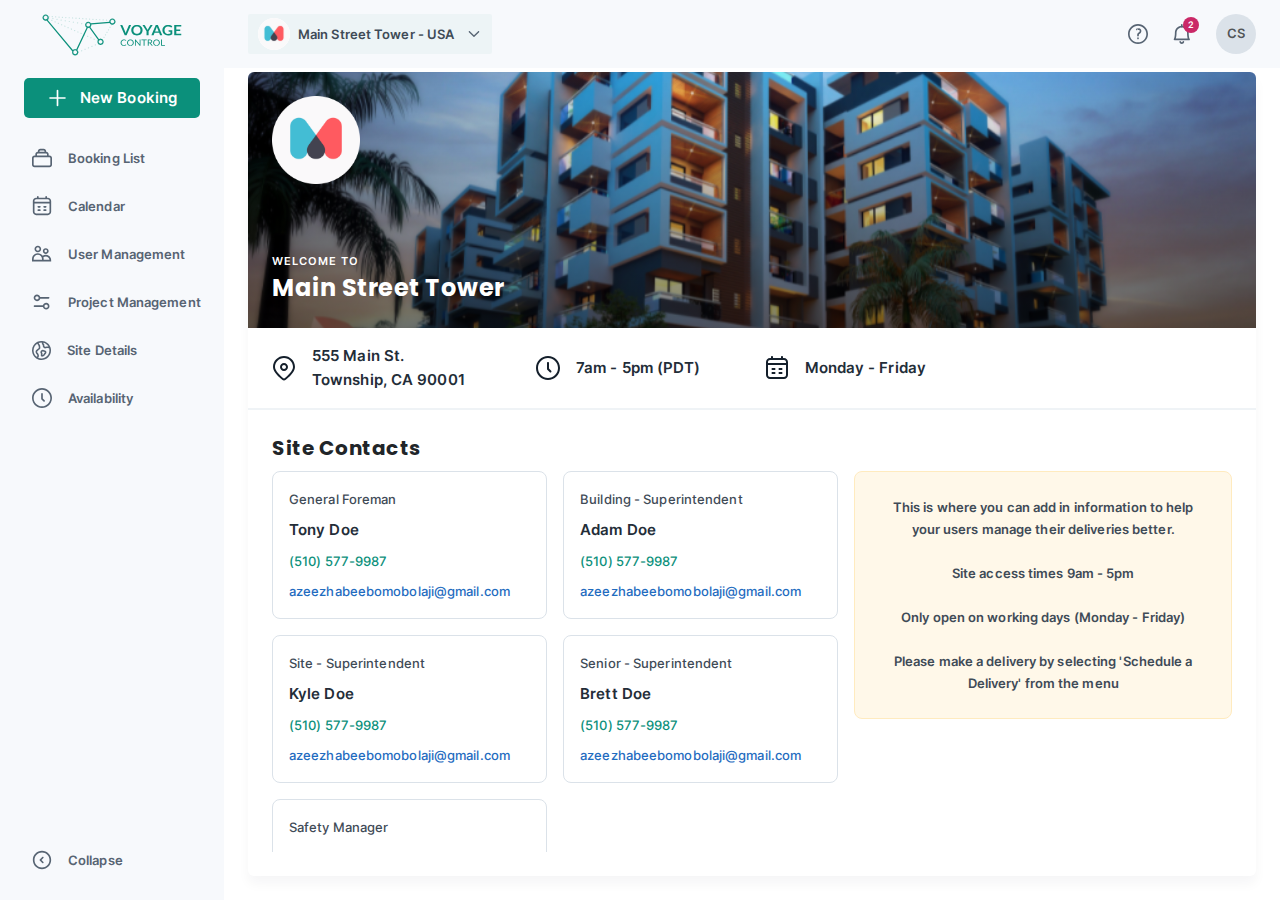
==== commit c711b368: "Responsive design updates" ====
--- a/index.html
+++ b/index.html
@@ -15,13 +15,22 @@
     </head>
     <body>
         <div class="main-container d-flex">
-            <img src="/assets/images/menu.png" id="hamburger" alt="menu">
-            <div class="sidebar d-flex flex-column">
+            <div class="sidebar d-flex flex-column" id="sidebar">
                 <div class="sidebar-header d-flex">
                     <img src="/assets/images/voyage_control_logo.svg" id="voyage_control" alt="voyage_control">
                     <img src="/assets/images/voyage_control.svg" id="voyage_control_text" alt="voyage_control">
                 </div>
                 <div class="sidebar-body flex-grow-1 d-flex flex-column">
+                    <div class="sidebar-hamburger">
+                        <img src="/assets/images/menu.png" id="sidebar-hamburger" alt="menu">
+                    </div>
+                    <div class="container p-0 mobile-dropdown" role="button">
+                        <div class="p-2 d-flex align-items-center mobile-dropdown navbar-logo">
+                            <span><img src="/assets/images/logo.svg" class="logo image-bg"></span>
+                            <h1 class="navbar-heading">Main Street Tower - USA</h1>
+                            <a class="pb-1" href="#"><img src="/assets/images/arrow_down.svg" alt="logo"></a>
+                        </div>
+                    </div>
                     <button class="d-flex align-items-center justify-content-center border-0 new-booking">
                         <img src="/assets/images/actions_plus.svg" alt="plus-sign">
                         <span>New Booking</span>
@@ -72,7 +81,15 @@
             </div>
             <div class="flex-grow-1 main-content">
                 <nav class="navbar navbar-expand navbar-home">
-                    <div class="container-fluid p-0">
+                    <div class="navbar-hamburger display-none">
+                        <img src="/assets/images/menu.png" class="me-4" id="navbar-hamburger" alt="menu">
+                    </div>
+                    <div class="sidebar-header mobile-logo d-flex">
+                        <img src="/assets/images/voyage_control_logo.svg" id="voyage_control" alt="voyage_control">
+                        <img src="/assets/images/voyage_control.svg" id="voyage_control_text" alt="voyage_control">
+                    </div>
+                    
+                    <div class="container-fluid p-0" role="button">
                         <div class="p-2 d-flex align-items-center navbar-logo">
                             <span><img src="/assets/images/logo.svg" class="logo image-bg"></span>
                             <h1 class="navbar-heading">Main Street Tower - USA</h1>
--- a/assets/css/styles.css
+++ b/assets/css/styles.css
@@ -98,10 +98,34 @@
     height: 4.2rem;
 }
 
-#hamburger {
-    width: 4rem;
-    height: auto;
+.sidebar.mobile {
+    width: 22.4rem;
+    opacity: 1;
+    height: 100vh;
+    visibility: visible;
+    transition: width 0.2s ease, opacity 0.2s ease, visibility 0.2s ease;
+}
+
+.navbar-hamburger {
+    height: 68px;
+    align-content: center;
+    width: auto;
     display: none;
+}
+
+.navbar-hamburger img {
+    height: 4rem;
+    width: auto;
+}
+
+.sidebar-hamburger {
+    display: none;
+    align-content: center;
+}
+
+.sidebar-hamburger img {
+    height: 4rem;
+    width: auto;
 }
 
 .sidebar-header.collapse #voyage_control_text {
@@ -113,6 +137,10 @@
     height: auto;
 }
 
+.mobile-logo {
+    display: none !important;
+}
+
 .sidebar-body.collapse {
     padding: 0.8rem 1rem 2.4rem 1rem;
 }
@@ -127,11 +155,24 @@
 
 .sidebar-body.collapse span {
     display: none;
+}
+
+.sidebar-body.mobile {
+    padding: 2.3rem 2rem;
 }
 
 .collapse-btn.collapse {
     margin: auto auto 0 auto;
     rotate: 180deg;
+}
+
+.mobile-dropdown {
+    display: none;
+}
+
+.mobile-dropdown.navbar-logo {
+    padding: 0.4rem !important; 
+    gap: 0.6rem;
 }
 
 .new-booking {
@@ -433,6 +474,7 @@
 
     .main-content {
         margin-left: 8rem !important;
+        transition: margin-left 0.2s ease-in-out;
     }
 }
 
@@ -443,15 +485,58 @@
     }
 
     .sidebar {
+        width: 0;
+        visibility: hidden;
+    }
+
+    .sidebar-header.mobile {
+        display: block;
+    }
+
+    .main-container {
+        width: 100% !important;
+    }
+
+    .navbar-hamburger {
+        display: block !important;
+        cursor: pointer;
+    }
+
+    .sidebar-hamburger {
+        display: block !important;
+        cursor: pointer;
+    }
+
+    .sidebar-header {
         display: none !important;
-        width: 0;
-        max-width: 0;
-    }
-
-    #hamburger {
+    }
+
+    #collapse-btn {
+        display: none !important;
+    }
+
+    .navbar-logo {
+        display: none !important;   
+    }
+
+    .main-content {
+        margin-left: 0 !important;
+    }
+
+    .mobile-dropdown {
+        display: flex !important;
+    }
+
+    .mobile-dropdown span {
         display: block !important;
-        height: 4rem;
-        position: absolute;
+    }
+
+    .mobile-logo {
+        display: flex !important;
+    }
+
+    .sidebar-header.collapse #voyage_control_text {
+        display: block;
     }
 
 }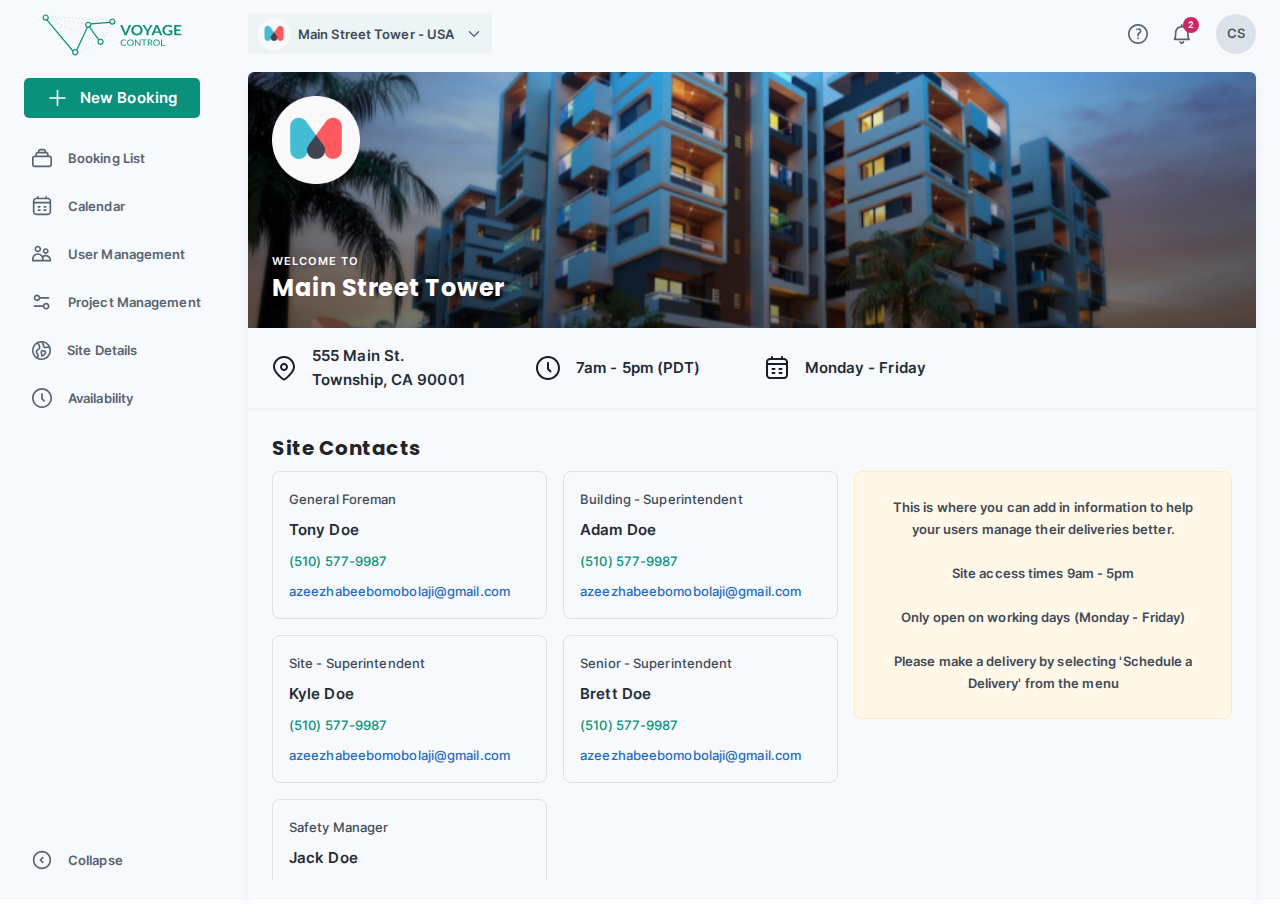
==== commit 8ae6c348: "HTML-CSS design implementation" ====
--- a/index.html
+++ b/index.html
@@ -17,64 +17,64 @@
         <div class="main-container d-flex">
             <div class="sidebar d-flex flex-column" id="sidebar">
                 <div class="sidebar-header d-flex">
-                    <img src="/assets/images/voyage_control_logo.svg" id="voyage_control" alt="voyage_control">
-                    <img src="/assets/images/voyage_control.svg" id="voyage_control_text" alt="voyage_control">
+                    <img src="assets/images/voyage_control_logo.svg" id="voyage_control" alt="voyage_control">
+                    <img src="assets/images/voyage_control.svg" id="voyage_control_text" alt="voyage_control">
                 </div>
                 <div class="sidebar-body flex-grow-1 d-flex flex-column">
                     <div class="sidebar-hamburger">
-                        <img src="/assets/images/menu.png" id="sidebar-hamburger" alt="menu">
+                        <img src="assets/images/menu.png" id="sidebar-hamburger" alt="menu">
                     </div>
                     <div class="container p-0 mobile-dropdown" role="button">
                         <div class="p-2 d-flex align-items-center mobile-dropdown navbar-logo">
-                            <span><img src="/assets/images/logo.svg" class="logo image-bg"></span>
+                            <span><img src="assets/images/logo.svg" class="logo image-bg"></span>
                             <h1 class="navbar-heading">Main Street Tower - USA</h1>
-                            <a class="pb-1" href="#"><img src="/assets/images/arrow_down.svg" alt="logo"></a>
+                            <a class="pb-1" href="#"><img src="assets/images/arrow_down.svg" alt="logo"></a>
                         </div>
                     </div>
                     <button class="d-flex align-items-center justify-content-center border-0 new-booking">
-                        <img src="/assets/images/actions_plus.svg" alt="plus-sign">
+                        <img src="assets/images/actions_plus.svg" alt="plus-sign">
                         <span>New Booking</span>
                     </button>
                     <ul class="nav sidebar-list">
                         <li>
                             <a class="d-flex align-items-center sidebar-detail" href="#">
-                                <img src="/assets/images/booking_list.svg" alt="booking_list">
+                                <img src="assets/images/booking_list.svg" alt="booking_list">
                                 <span>Booking List</span>
                             </a>
                         </li>
                         <li>
                             <a class="d-flex align-items-center sidebar-detail" href="#">
-                                <img src="/assets/images/calendar.svg" alt="calendar.svg">
+                                <img src="assets/images/calendar.svg" alt="calendar.svg">
                                 <span>Calendar</span>
                             </a>
                         </li>
                         <li>
                             <a class="d-flex align-items-center sidebar-detail" href="#">
-                                <img src="/assets/images/user_management.svg" alt="user_management">
+                                <img src="assets/images/user_management.svg" alt="user_management">
                                 <span>User Management</span>
                             </a>
                         </li>
                         <li>
                             <a class="d-flex align-items-center sidebar-detail" href="#">
-                                <img src="/assets/images/project_management.svg" alt="project_management">
+                                <img src="assets/images/project_management.svg" alt="project_management">
                                 <span>Project Management</span>
                             </a>
                         </li>
                         <li>
                             <a class="d-flex align-items-center sidebar-detail" href="#">
-                                <img src="/assets/images/site_details.svg" alt="site_details">
+                                <img src="assets/images/site_details.svg" alt="site_details">
                                 <span>Site Details</span>
                             </a>
                         </li>
                         <li>
                             <a class="d-flex align-items-center sidebar-detail" href="#">
-                                <img src="/assets/images/availability.svg" alt="availability.svg">
+                                <img src="assets/images/availability.svg" alt="availability.svg">
                                 <span>Availability</span>
                             </a>
                         </li>
                     </ul>
                     <a class="d-flex align-items-center display-flex-end sidebar-detail collapse-btn" id="collapse-btn" href="#">
-                        <img src="/assets/images/collapse.svg" alt="collapse">
+                        <img src="assets/images/collapse.svg" alt="collapse">
                         <span>Collapse</span>
                     </a>
                 </div>
@@ -82,47 +82,47 @@
             <div class="flex-grow-1 main-content">
                 <nav class="navbar navbar-expand navbar-home">
                     <div class="navbar-hamburger display-none">
-                        <img src="/assets/images/menu.png" class="me-4" id="navbar-hamburger" alt="menu">
+                        <img src="assets/images/menu.png" class="me-4" id="navbar-hamburger" alt="menu">
                     </div>
                     <div class="sidebar-header mobile-logo d-flex">
-                        <img src="/assets/images/voyage_control_logo.svg" id="voyage_control" alt="voyage_control">
-                        <img src="/assets/images/voyage_control.svg" id="voyage_control_text" alt="voyage_control">
+                        <img src="assets/images/voyage_control_logo.svg" id="voyage_control" alt="voyage_control">
+                        <img src="assets/images/voyage_control.svg" id="voyage_control_text" alt="voyage_control">
                     </div>
                     
                     <div class="container-fluid p-0" role="button">
                         <div class="p-2 d-flex align-items-center navbar-logo">
-                            <span><img src="/assets/images/logo.svg" class="logo image-bg"></span>
+                            <span><img src="assets/images/logo.svg" class="logo image-bg"></span>
                             <h1 class="navbar-heading">Main Street Tower - USA</h1>
-                            <a class="pb-1" href="#"><img src="/assets/images/arrow_down.svg" alt="logo"></a>
+                            <a class="pb-1" href="#"><img src="assets/images/arrow_down.svg" alt="logo"></a>
                         </div>
                     </div>
                     <ul class="navbar-nav navbar-icons">
                         <li>
-                            <a class="nav-link p-0" href="#"><img src="/assets/images/question.svg" alt="information"></a>
+                            <a class="nav-link p-0" href="#"><img src="assets/images/question.svg" alt="information"></a>
                         </li>
                         <li class="position-relative text-center">
-                            <a class="nav-link p-0" href="#"><img src="/assets/images/alarm_bell.svg" alt="notification"></a>
+                            <a class="nav-link p-0" href="#"><img src="assets/images/alarm_bell.svg" alt="notification"></a>
                             <span class="position-absolute rounded-pill d-flex align-items-center justify-content-center notification">2</span>
                         </li>
                         <li class="profile-dropdown position-relative text-center">
                             <a class="nav-link p-0" aria-current="page" id="profile-button" href="#">CS</a>
                             <div class="flex-column position-absolute profile-popup">
-                                <span><img src="/assets/images/popup-arrow.svg" alt="popup-arrow"></span>
+                                <span><img src="assets/images/popup-arrow.svg" alt="popup-arrow"></span>
                                 <div class="d-flex flex-column popup-list">
                                     <div class="d-flex align-items-center d-flex profile-popup-detail" type="button">
-                                        <span><img src="/assets/images/profile.png" alt="profile"></span>
+                                        <span><img src="assets/images/profile.png" alt="profile"></span>
                                         <span><a>My Account</a></span>
                                     </div>
                                     <div class="d-flex align-items-center d-flex profile-popup-detail" type="button">
-                                        <span><img src="/assets/images/organization.png" alt="organization"></span>
+                                        <span><img src="assets/images/organization.png" alt="organization"></span>
                                         <span><a>My Organization</a></span>
                                     </div>
                                     <div class="d-flex align-items-center d-flex profile-popup-detail" type="button">
-                                        <span><img src="/assets/images/notification.png" alt="notification"></span>
+                                        <span><img src="assets/images/notification.png" alt="notification"></span>
                                         <span><a>Notifications</a></span>
                                     </div>
                                     <div class="d-flex align-items-center d-flex profile-popup-detail" type="button">
-                                        <span><img src="/assets/images/login.png" alt="login"></span>
+                                        <span><img src="assets/images/login.png" alt="login"></span>
                                         <span><a>Log Out</a></span>
                                     </div>
                                 </div>
@@ -132,7 +132,7 @@
                 </nav>
                 <div class="d-flex flex-column home-container">
                     <div class="d-flex flex-column banner">
-                        <span><img src="/assets/images/banner_logo.png" alt="banner-logo"></span>
+                        <span><img src="assets/images/banner_logo.png" alt="banner-logo"></span>
                         <div class="d-flex flex-column banner-text">
                             <h4>WELCOME TO</h4>
                             <h1>Main Street Tower</h1>
@@ -140,15 +140,15 @@
                     </div>
                     <div class="d-flex align-items-center banner-details-container">
                         <div class="d-flex align-items-center banner-detail">
-                            <span><img src="/assets/images/location.svg" alt="location"></span>
+                            <span><img src="assets/images/location.svg" alt="location"></span>
                             <p>555 Main St. Township, CA 90001</p>
                         </div>
                         <div class="d-flex align-items-center banner-detail">
-                            <span><img src="/assets/images/time.svg" alt="time"></span>
+                            <span><img src="assets/images/time.svg" alt="time"></span>
                             <p>7am - 5pm (PDT)</p>
                         </div>
                         <div class="d-flex align-items-center banner-detail">
-                            <span><img src="/assets/images/calandar.svg" alt="calandar"></span>
+                            <span><img src="assets/images/calandar.svg" alt="calandar"></span>
                             <p>Monday - Friday</p>
                         </div>
                     </div>
--- a/assets/css/styles.css
+++ b/assets/css/styles.css
@@ -99,7 +99,8 @@
 }
 
 .sidebar.mobile {
-    width: 22.4rem;
+    width: 28rem;
+    max-width: 28rem;
     opacity: 1;
     height: 100vh;
     visibility: visible;
@@ -294,12 +295,16 @@
     right: -0.7rem;
 }
 
+.main-content {
+    background-color: var(--Blue-Background) !important;
+}
+
 .home-container {
     margin: 0.4rem 2.4rem 2.4rem 2.4rem;
     padding-bottom: 2.4rem;
     box-shadow: var(--Box-Shadow);
     border-radius: 0.6rem;
-    height: calc(100vh - 9.6rem);
+    height: calc(100vh - 68px);
 }
 
 .banner {
@@ -476,6 +481,11 @@
         margin-left: 8rem !important;
         transition: margin-left 0.2s ease-in-out;
     }
+
+    .site-contacts-grid {
+        grid-template-columns: repeat(auto-fit, minmax(200px, 1fr));
+    }
+
 }
 
 @media(max-width: 576px) {
@@ -539,4 +549,15 @@
         display: block;
     }
 
+    .banner-details-container {
+        margin: 1.6rem 2.4rem;
+        gap: 3rem;
+        flex-wrap: wrap;
+        justify-content: flex-start;
+    }
+
+    .banner-detail {
+        width: auto;
+    }
+
 }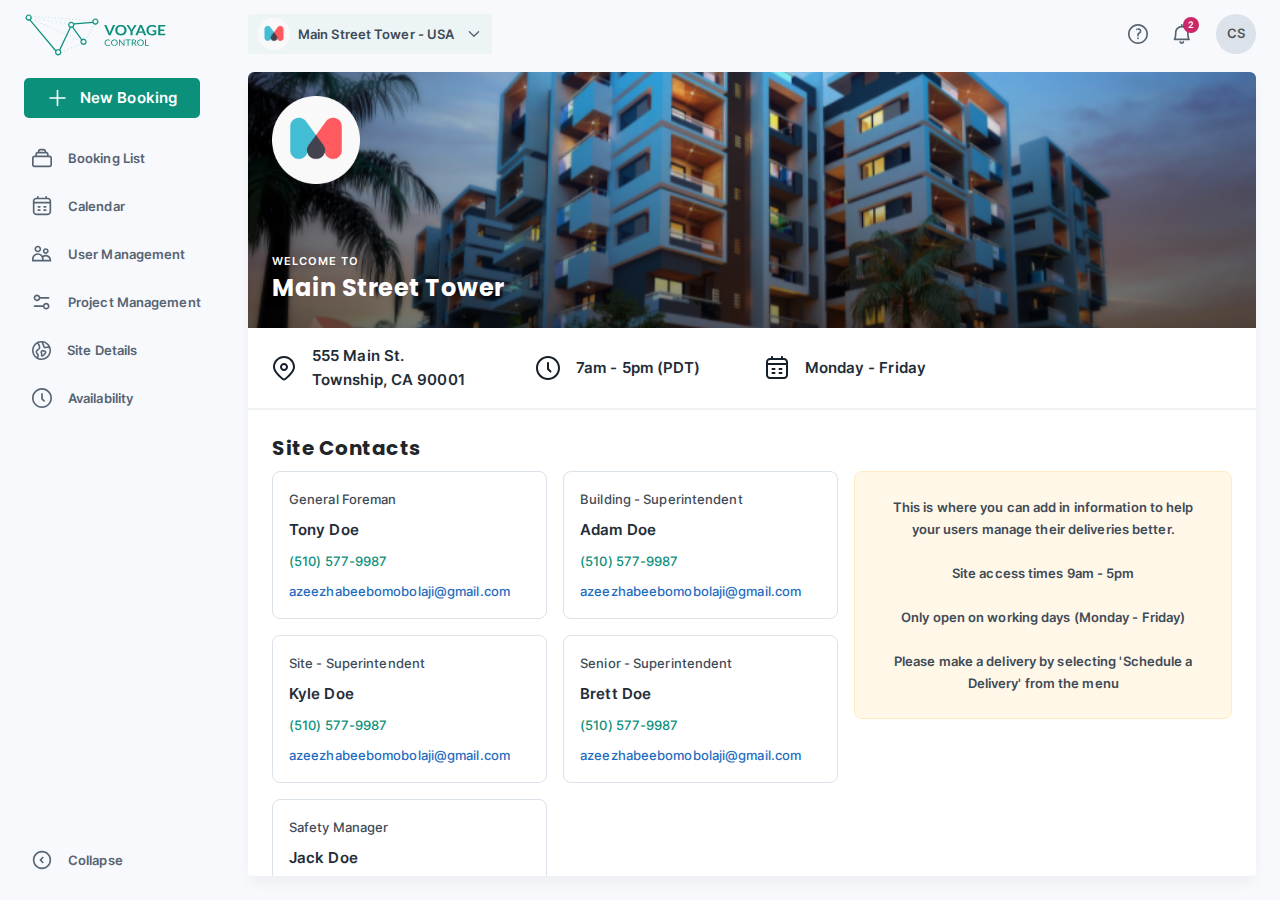
==== commit 13d93b87: "HTML-CSS design implementation" ====
--- a/index.html
+++ b/index.html
@@ -130,6 +130,7 @@
                         </li>
                     </ul>
                 </nav>
+                <div id="home-container-wrapper">
                 <div class="d-flex flex-column home-container">
                     <div class="d-flex flex-column banner">
                         <span><img src="assets/images/banner_logo.png" alt="banner-logo"></span>
@@ -242,6 +243,7 @@
                         </div>
                     </div>
                 </div>
+                </div>
             </div>
         </div> 
     </body>
--- a/assets/css/styles.css
+++ b/assets/css/styles.css
@@ -27,11 +27,12 @@
 }
 
 .main-container {
-    width: 100vw;
+    width: 100%;
     height: 100vh;
     margin: 0;
     padding: 0;
     box-sizing: border-box;
+    background-color: var(--Blue-Background) !important;
 }
 
 .sidebar {
@@ -46,7 +47,7 @@
     margin: 1.4rem;
     gap: 0.47rem !important;
     align-items: center;
-    justify-content: center;
+    padding-left: 1.1rem;
 }
 
 .sidebar-body {
@@ -59,7 +60,7 @@
 }
 
 .sidebar-detail {
-    width: 17.6rem;
+    width: 18.4rem;
     gap: 1.6rem;
     font-size: 1.3rem;
     font-weight: 600;
@@ -79,6 +80,7 @@
 .sidebar-detail:hover {
     background-color: var(--Hover-Color);
     border-radius: 0.6rem;
+    width: 18.4rem;
 }
 
 .sidebar-detail:active {
@@ -96,6 +98,7 @@
 
 .sidebar-header.collapse {
     height: 4.2rem;
+    padding-left: 0;
 }
 
 .sidebar.mobile {
@@ -195,7 +198,6 @@
 
 .navbar-home {
     color: #3F4B57;
-    background-color: var(--Blue-Background) !important;
     padding: 1.4rem 2.4rem !important;
     height: 68px;
 }
@@ -295,16 +297,15 @@
     right: -0.7rem;
 }
 
-.main-content {
-    background-color: var(--Blue-Background) !important;
+#home-container-wrapper {
+    background-color: var(--White);
+    margin: 0.4rem 2.4rem 2.4rem 2.4rem;
+    height: calc(100vh - 68px - 2.8rem);
 }
 
 .home-container {
-    margin: 0.4rem 2.4rem 2.4rem 2.4rem;
-    padding-bottom: 2.4rem;
     box-shadow: var(--Box-Shadow);
     border-radius: 0.6rem;
-    height: calc(100vh - 68px);
 }
 
 .banner {
@@ -347,7 +348,7 @@
 }
 
 .banner-details-container {
-    margin: 1.6rem 2.4rem;
+    padding: 1.6rem 2.4rem;
     gap: 6.4rem;
 }
 
@@ -372,8 +373,9 @@
 }
 
 .site-contacts {
-    padding: 2.4rem 2.4rem 0 2.4rem;
+    padding: 2.4rem 2.4rem 2.4rem 2.4rem;
     overflow: auto;
+    height: calc(100vh - 434px);
 }
 
 .site-contacts h2 {
@@ -386,7 +388,7 @@
 }
 
 .site-contacts-grid-main {
-    margin-top: 0.9rem;
+    padding-top: 0.9rem;
     grid-template-columns: 6fr 4fr;
     display: grid;
     grid-gap: 1.6rem;
@@ -462,11 +464,29 @@
     }
 
     .banner-detail {
-        width: 30%;
+        width: 33%;
     }
     
     .site-contacts-grid-main {
         grid-template-columns: 1fr;
+    }
+
+    .site-contacts {
+        height: calc(100vh - 398px);
+    }
+
+    .banner-detail {
+        gap: 1rem;
+    }
+
+    .banner-detail p {
+        font-size: 1.4rem;
+    }
+
+    .banner-details-container {
+        /* justify-content: space-between; */
+        padding: 1.6rem 2rem;
+        gap: 1.8rem;
     }
 
 }
@@ -550,7 +570,7 @@
     }
 
     .banner-details-container {
-        margin: 1.6rem 2.4rem;
+        padding: 1.6rem 2.4rem;
         gap: 3rem;
         flex-wrap: wrap;
         justify-content: flex-start;
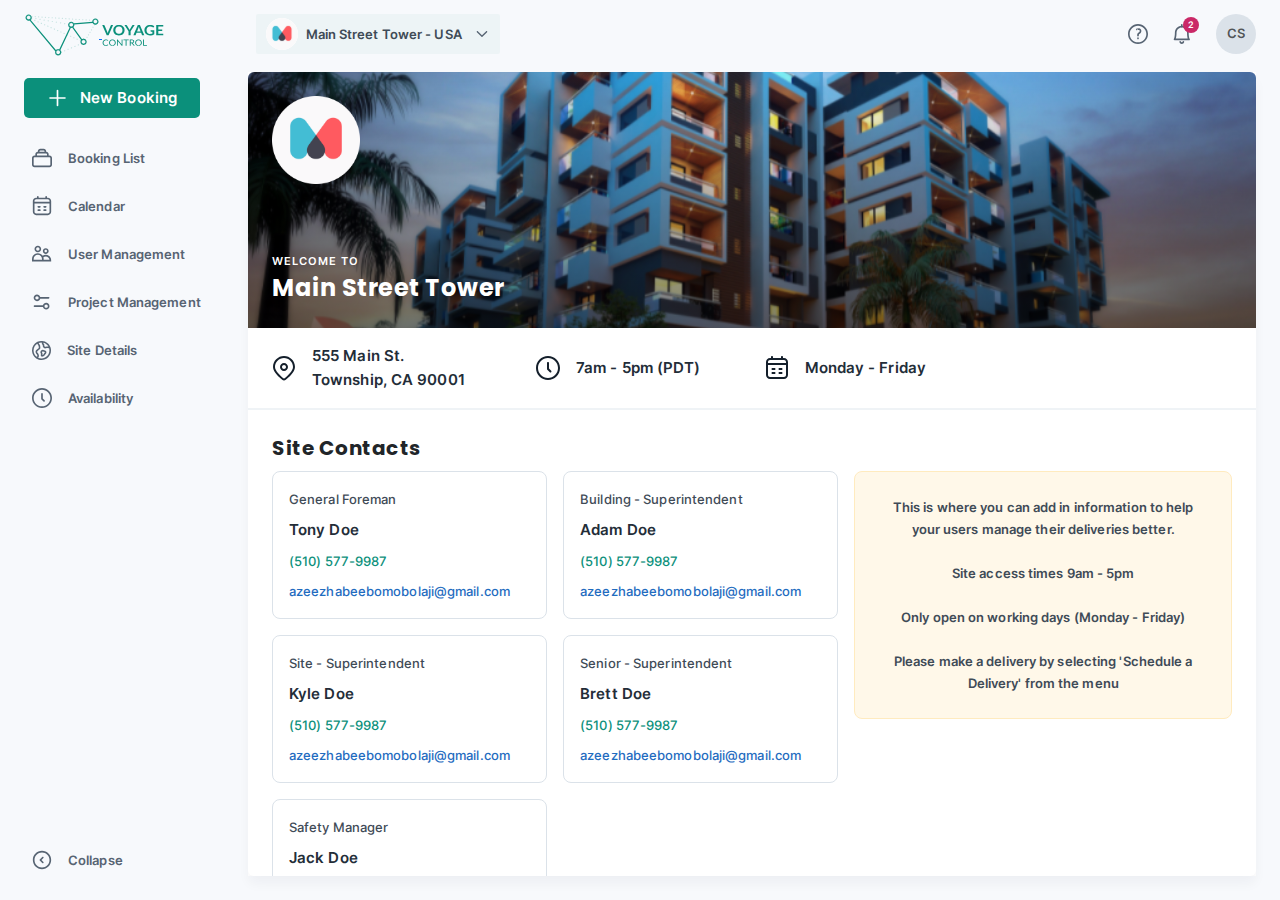
==== commit 7bf0183e: "HTML-CSS design implementation" ====
--- a/index.html
+++ b/index.html
@@ -17,8 +17,10 @@
         <div class="main-container d-flex">
             <div class="sidebar d-flex flex-column" id="sidebar">
                 <div class="sidebar-header d-flex">
-                    <img src="assets/images/voyage_control_logo.svg" id="voyage_control" alt="voyage_control">
-                    <img src="assets/images/voyage_control.svg" id="voyage_control_text" alt="voyage_control">
+                    <a href="#">
+                        <img src="assets/images/voyage_control_logo.svg" id="voyage_control" alt="voyage_control">
+                        <img src="assets/images/voyage_control.svg" id="voyage_control_text" alt="voyage_control">
+                    </a>
                 </div>
                 <div class="sidebar-body flex-grow-1 d-flex flex-column">
                     <div class="sidebar-hamburger">
@@ -84,18 +86,54 @@
                     <div class="navbar-hamburger display-none">
                         <img src="assets/images/menu.png" class="me-4" id="navbar-hamburger" alt="menu">
                     </div>
-                    <div class="sidebar-header mobile-logo d-flex">
-                        <img src="assets/images/voyage_control_logo.svg" id="voyage_control" alt="voyage_control">
-                        <img src="assets/images/voyage_control.svg" id="voyage_control_text" alt="voyage_control">
-                    </div>
-                    
-                    <div class="container-fluid p-0" role="button">
-                        <div class="p-2 d-flex align-items-center navbar-logo">
-                            <span><img src="assets/images/logo.svg" class="logo image-bg"></span>
-                            <h1 class="navbar-heading">Main Street Tower - USA</h1>
-                            <a class="pb-1" href="#"><img src="assets/images/arrow_down.svg" alt="logo"></a>
-                        </div>
-                    </div>
+                    <a href="#">
+                        <div class="sidebar-header mobile-logo d-flex">
+                            <img src="assets/images/voyage_control_logo.svg" id="voyage_control" alt="voyage_control">
+                            <img src="assets/images/voyage_control.svg" id="voyage_control_text" alt="voyage_control">
+                        </div>
+                    </a>
+
+                    <div class="dropdown container-fluid">
+                        <a class="dropdown-toggle text-decoration-none" href="#" role="button" id="dropdownMenuButton" data-bs-toggle="dropdown" aria-expanded="false">
+                          <div class="container-fluid p-0">
+                            <div class="p-2 d-flex align-items-center navbar-logo">
+                              <span>
+                                <img src="assets/images/logo.svg" class="logo image-bg" alt="Logo">
+                              </span>
+                              <h1 class="navbar-heading">Main Street Tower - USA</h1>
+                              <img src="assets/images/arrow_down.svg" alt="Dropdown arrow" class="pb-1">
+                            </div>
+                          </div>
+                        </a>
+                        
+                        <ul class="dropdown-menu" aria-labelledby="dropdownMenuButton">
+                            <li>
+                              <a class="dropdown-item d-flex align-items-center navbar-logo" href="#">
+                                <span>
+                                  <img src="assets/images/logo.svg" class="logo image-bg" alt="Logo" style="width: 20px; height: auto;">
+                                </span>
+                                <h1 class="navbar-heading">Main Street Tower - USA</h1>
+                              </a>
+                            </li>
+                            <li>
+                              <a class="dropdown-item d-flex align-items-center navbar-logo" href="#">
+                                <span>
+                                  <img src="assets/images/logo.svg" class="logo image-bg" alt="Logo" style="width: 20px; height: auto;">
+                                </span>
+                                <h1 class="navbar-heading">Main Street Tower - USA</h1>
+                              </a>
+                            </li>
+                            <li>
+                              <a class="dropdown-item d-flex align-items-center navbar-logo" href="#">
+                                <span>
+                                  <img src="assets/images/logo.svg" class="logo image-bg" alt="Logo" style="width: 20px; height: auto;">
+                                </span>
+                                <h1 class="navbar-heading">Main Street Tower - USA</h1>
+                              </a>
+                            </li>
+                        </ul>
+                    </div>
+                      
                     <ul class="navbar-nav navbar-icons">
                         <li>
                             <a class="nav-link p-0" href="#"><img src="assets/images/question.svg" alt="information"></a>
--- a/assets/css/styles.css
+++ b/assets/css/styles.css
@@ -59,8 +59,12 @@
     gap: 1.6rem;
 }
 
+.sidebar-list li {
+    width: 100%;
+}
+
 .sidebar-detail {
-    width: 18.4rem;
+    width: 100%;
     gap: 1.6rem;
     font-size: 1.3rem;
     font-weight: 600;
@@ -80,7 +84,8 @@
 .sidebar-detail:hover {
     background-color: var(--Hover-Color);
     border-radius: 0.6rem;
-    width: 18.4rem;
+    width: 100%;
+    padding-right: 4rem;
 }
 
 .sidebar-detail:active {
@@ -102,8 +107,8 @@
 }
 
 .sidebar.mobile {
-    width: 28rem;
-    max-width: 28rem;
+    width: 30rem;
+    max-width: 30rem;
     opacity: 1;
     height: 100vh;
     visibility: visible;
@@ -215,12 +220,31 @@
     gap: 0.8rem;
 }
 
+.dropdown-item {
+    padding: 1rem 2.8rem 1rem 2.6rem !important;
+    background-color: var(--White);
+}
+
+.dropdown-toggle::after {
+    display: none;
+}
+
+.dropdown-menu[data-bs-popper] {
+    left: 8px;
+}
+
+.dropdown-menu .dropdown-item:hover,
+.dropdown-menu .dropdown-item:focus {
+  background-color: var(--Hover-Color);
+}
+
 .navbar-heading {
     font-size: 1.3rem;
     letter-spacing: 0.01rem;
     margin: 0rem 0.4rem 0rem 0rem;
     line-height: 2.2rem;
     font-weight: 600;
+    color: var(--Black-2);
 }
 
 .navbar-icons {
@@ -464,7 +488,8 @@
     }
 
     .banner-detail {
-        width: 33%;
+        width: 33.33%;
+        max-width: fit-content;
     }
     
     .site-contacts-grid-main {
@@ -476,7 +501,25 @@
     }
 
     .banner-detail {
-        gap: 1rem;
+        gap: 1.4rem;
+    }
+
+    .banner-detail p {
+        font-size: 1.5rem;
+    }
+
+    .banner-details-container {
+        justify-content: flex-start;
+        padding: 1.6rem 2rem;
+        gap: 4rem;
+    }
+
+}
+
+@media(max-width: 821px) {
+
+    .banner-detail {
+        min-width: fit-content;
     }
 
     .banner-detail p {
@@ -484,9 +527,8 @@
     }
 
     .banner-details-container {
-        /* justify-content: space-between; */
-        padding: 1.6rem 2rem;
-        gap: 1.8rem;
+        justify-content: space-between;
+        gap: 1.6rem;
     }
 
 }
@@ -508,6 +550,24 @@
 
 }
 
+@media(max-width: 669px) {
+
+    .banner-details-container {
+        flex-wrap: wrap;
+        justify-content: flex-start;
+        padding: 1.6rem 2.4rem;
+    }
+
+    .banner-detail {
+        width: 45%;
+        max-width: none;
+    }
+
+    .site-contacts {
+        height: calc(100vh - 436px);
+    }
+}
+
 @media(max-width: 576px) {
 
     html {
@@ -555,6 +615,8 @@
 
     .mobile-dropdown {
         display: flex !important;
+        width: 100%;
+        justify-content: center;
     }
 
     .mobile-dropdown span {
@@ -569,15 +631,15 @@
         display: block;
     }
 
+    .site-contacts {
+        height: calc(100vh - 396px);
+    }
+
     .banner-details-container {
         padding: 1.6rem 2.4rem;
-        gap: 3rem;
+        gap: 1.4rem;
         flex-wrap: wrap;
         justify-content: flex-start;
     }
 
-    .banner-detail {
-        width: auto;
-    }
-
 }